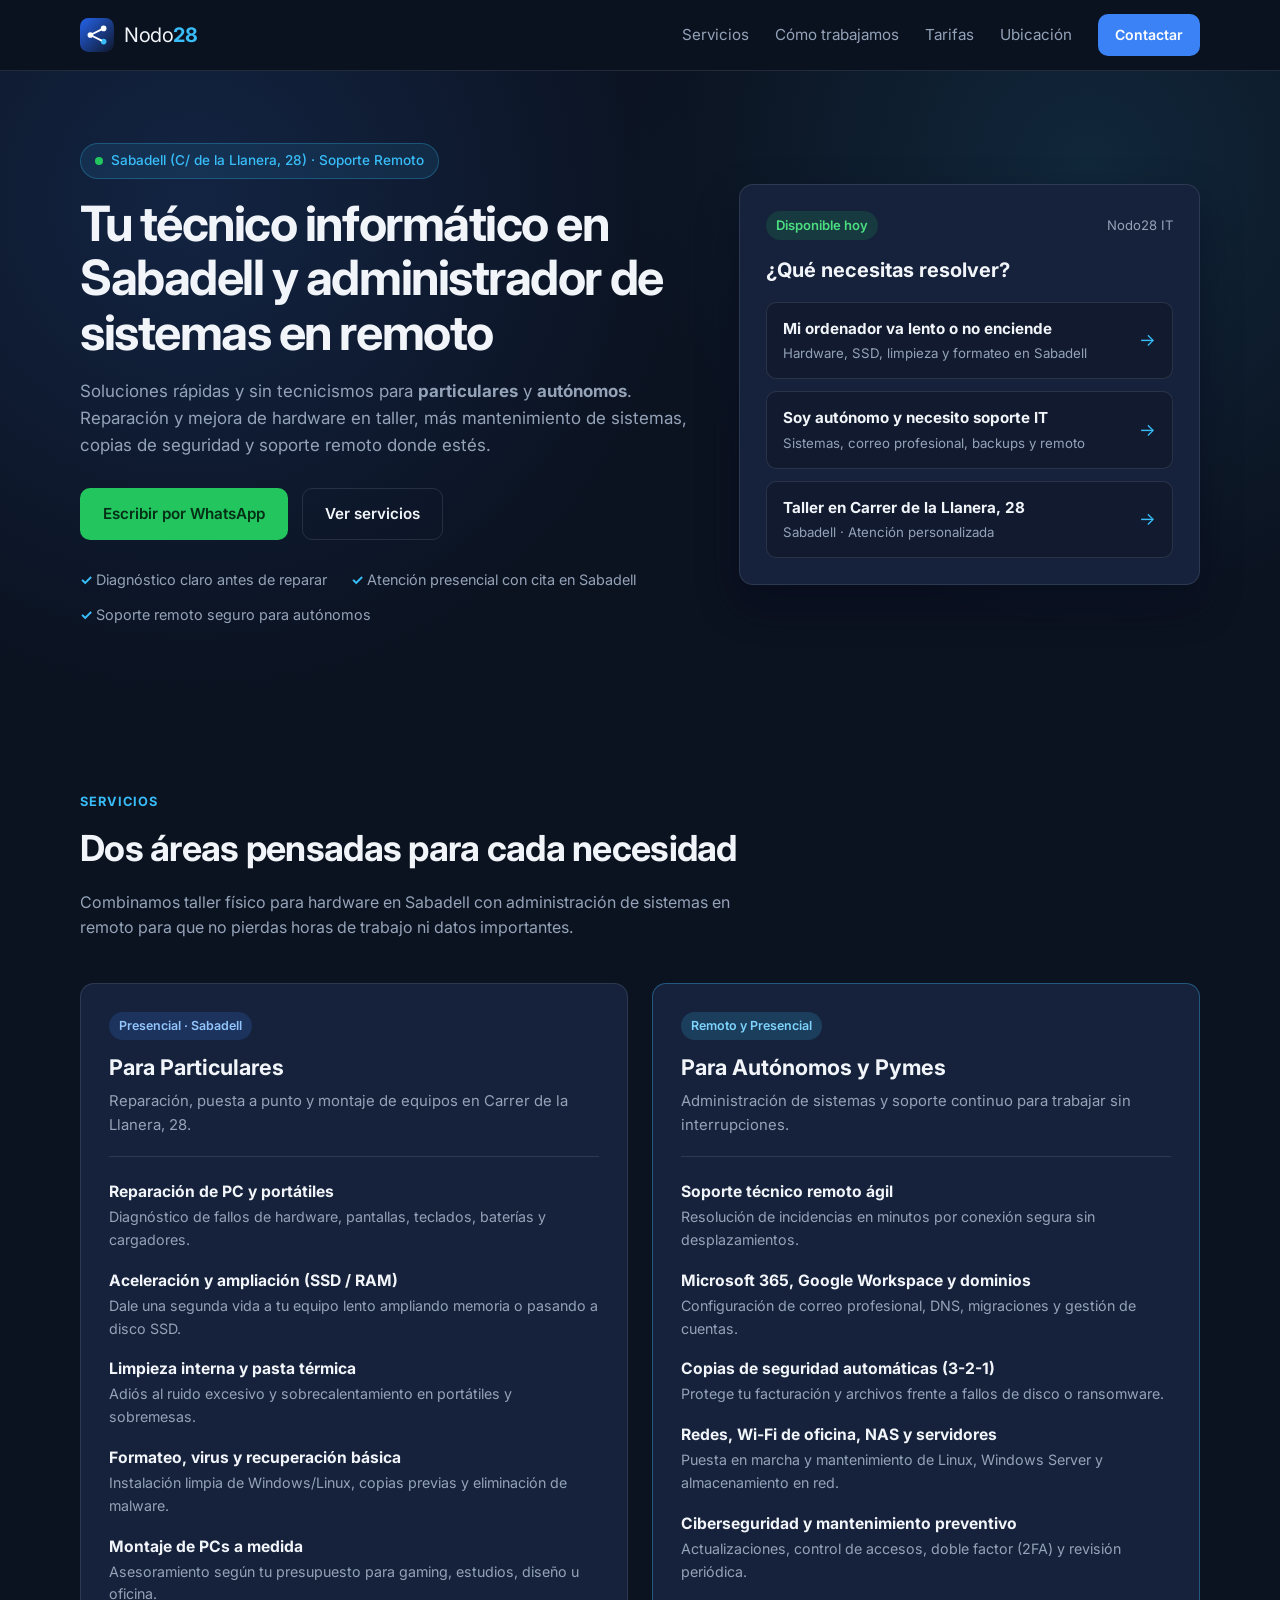
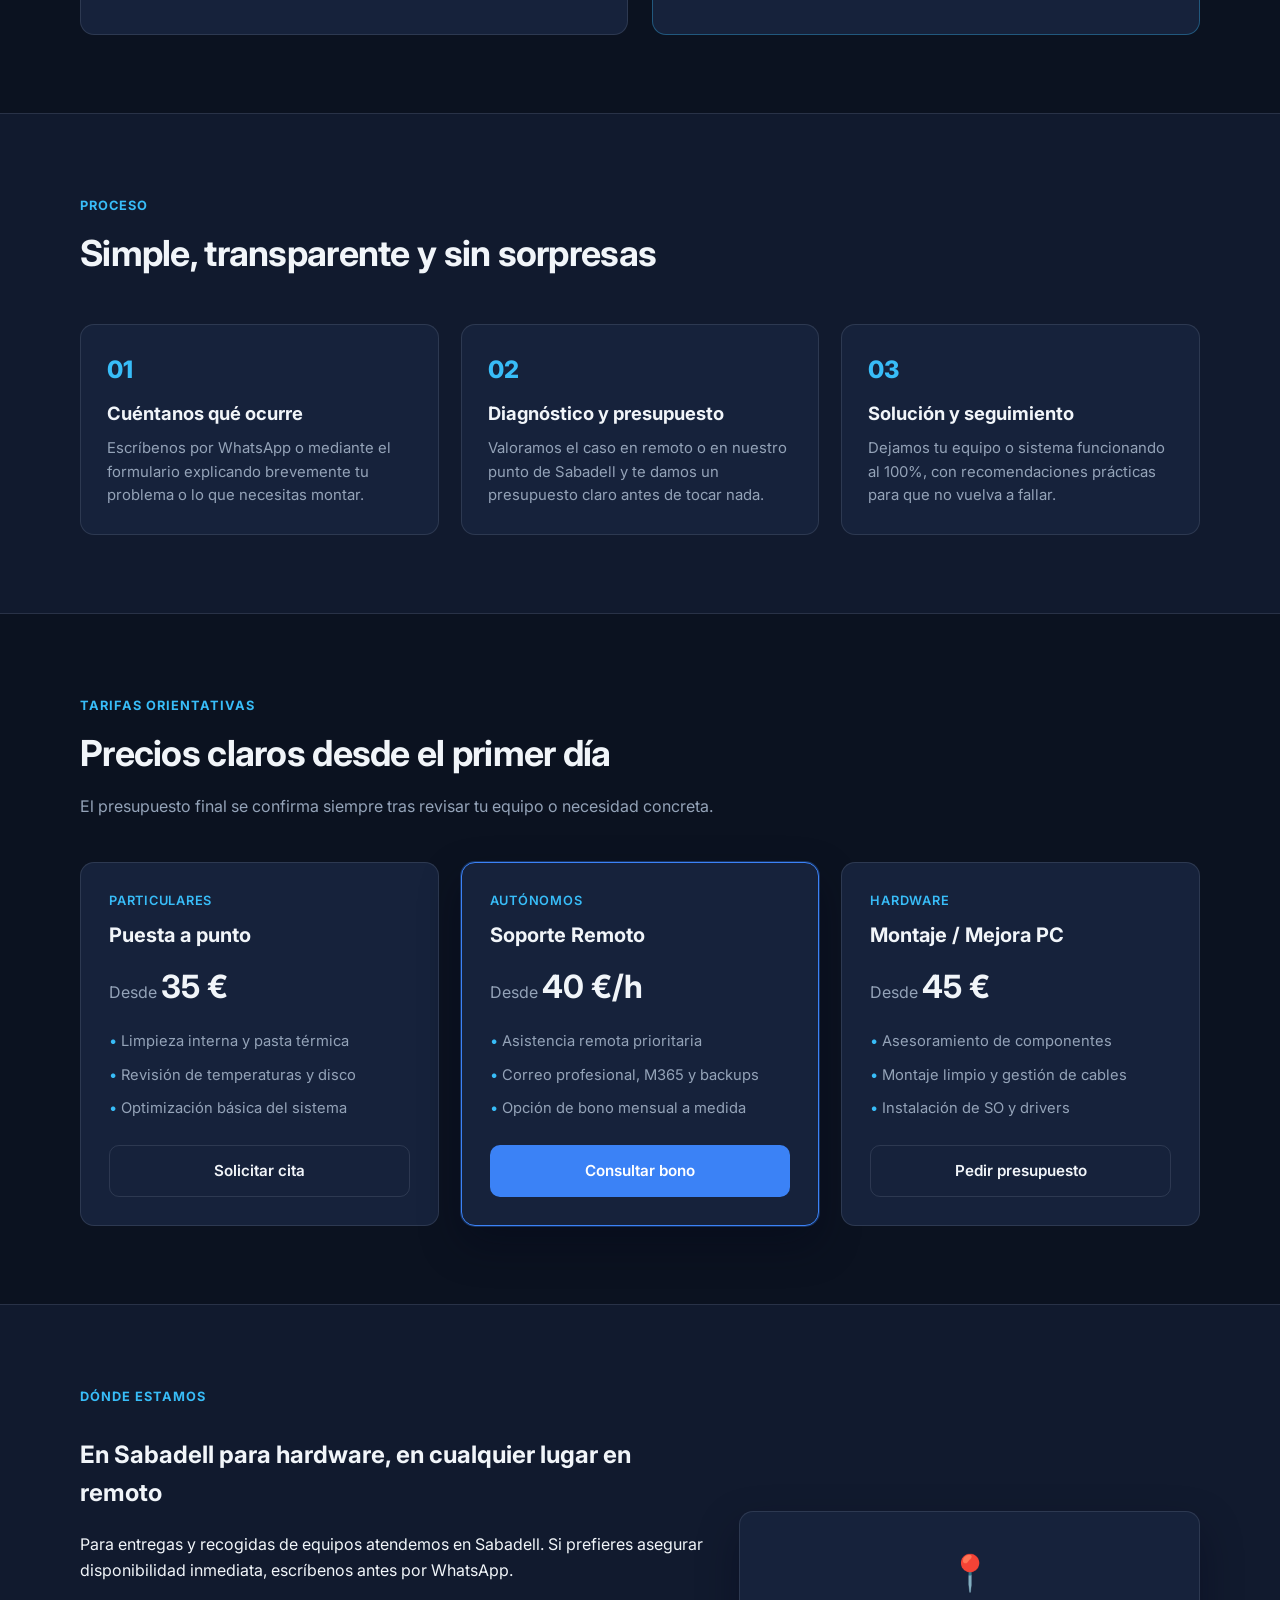
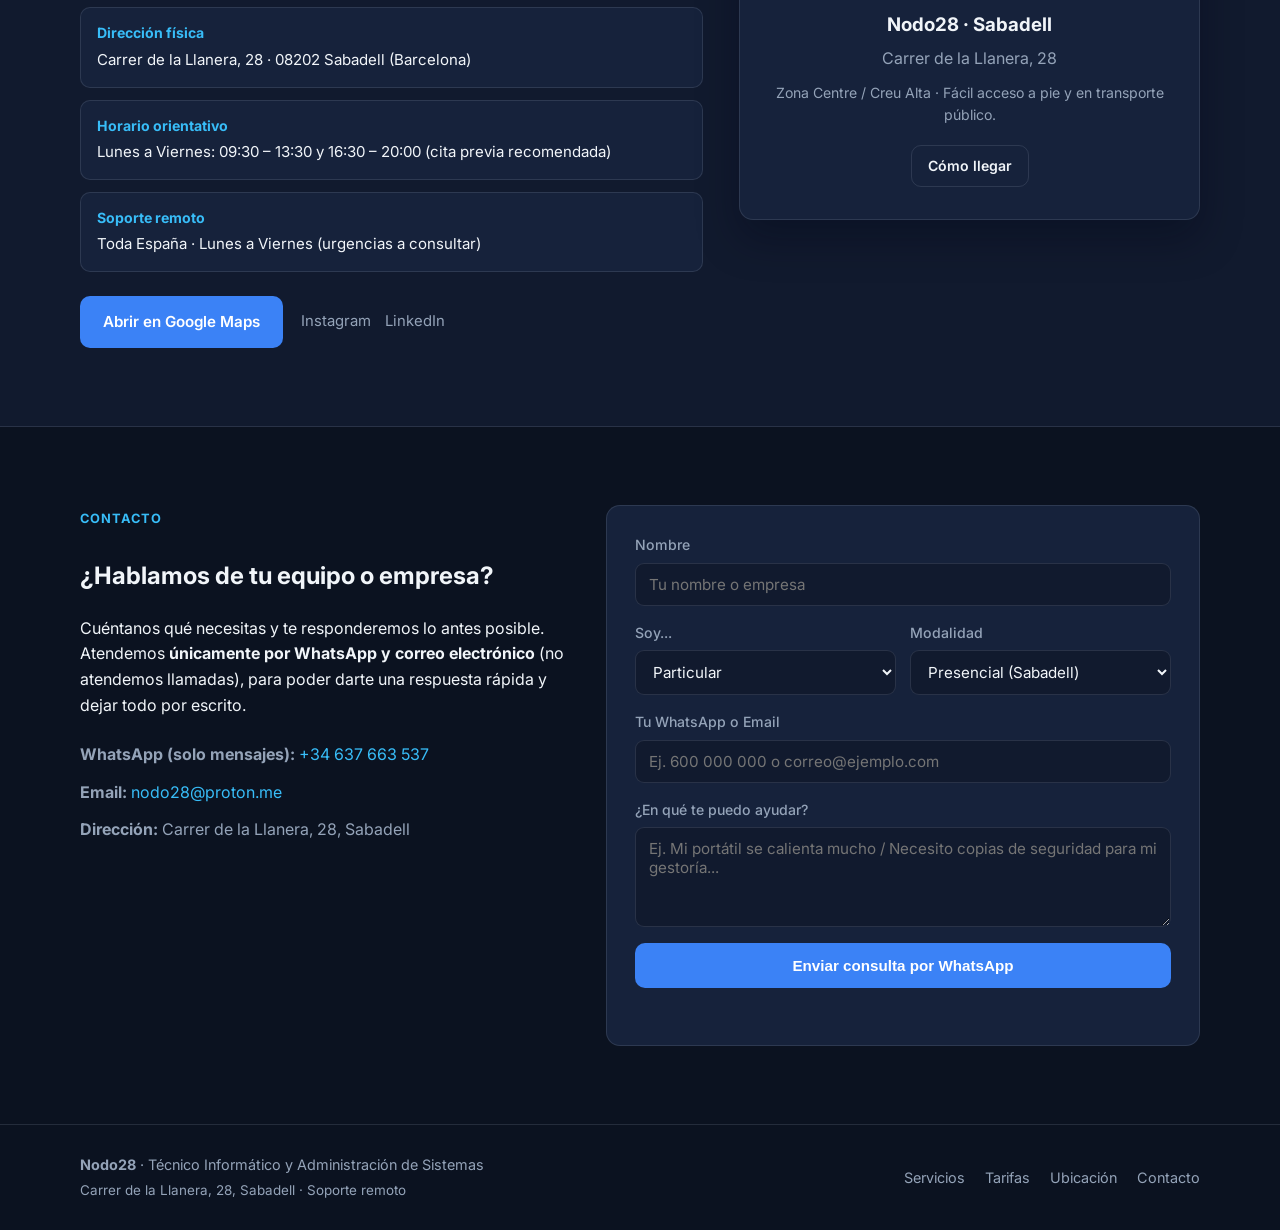
==== index.html @ f5410e28 "Initial commit: Nodo28 website" ====
<!DOCTYPE html>
<html lang="es">
<head>
  <meta charset="UTF-8" />
  <meta name="viewport" content="width=device-width, initial-scale=1.0" />
  <title>Nodo28 | Técnico Informático en Sabadell y Sistemas en Remoto</title>
  <meta
    name="description"
    content="Nodo28: reparación de ordenadores, hardware y montaje a medida en Sabadell (Carrer de la Llanera, 28) y administración de sistemas en remoto para autónomos y pymes."
  />
  <meta name="theme-color" content="#0b1220" />
  <link rel="preconnect" href="https://fonts.googleapis.com" />
  <link rel="preconnect" href="https://fonts.gstatic.com" crossorigin />
  <link
    href="https://fonts.googleapis.com/css2?family=Inter:wght@400;500;600;700;800&display=swap"
    rel="stylesheet"
  />
  <link rel="stylesheet" href="styles.css" />
</head>
<body>
  <!-- Barra de navegación -->
  <header class="site-header" id="inicio">
    <div class="container nav-container">
      <a href="#inicio" class="brand" aria-label="Nodo28 Inicio">
        <svg class="brand-icon" viewBox="0 0 36 36" fill="none" aria-hidden="true">
          <rect width="36" height="36" rx="9" fill="url(#nodoGrad)" />
          <circle cx="11" cy="18" r="3" fill="#ffffff" />
          <circle cx="25" cy="11" r="3" fill="#ffffff" />
          <circle cx="25" cy="25" r="3" fill="#38bdf8" />
          <path d="M13.6 16.7L22.4 12.3M13.6 19.3L22.4 23.7" stroke="#ffffff" stroke-width="2" stroke-linecap="round" />
          <defs>
            <linearGradient id="nodoGrad" x1="0" y1="0" x2="36" y2="36" gradientUnits="userSpaceOnUse">
              <stop stop-color="#2563eb" />
              <stop offset="1" stop-color="#0f172a" />
            </linearGradient>
          </defs>
        </svg>
        <span class="brand-text">Nodo<strong>28</strong></span>
      </a>

      <button
        class="nav-toggle"
        id="navToggle"
        aria-label="Abrir menú"
        aria-expanded="false"
        aria-controls="navMenu"
      >
        <span></span>
        <span></span>
        <span></span>
      </button>

      <nav class="nav-menu" id="navMenu">
        <a href="#servicios">Servicios</a>
        <a href="#como-trabajamos">Cómo trabajamos</a>
        <a href="#tarifas">Tarifas</a>
        <a href="#ubicacion">Ubicación</a>
        <a href="#contacto" class="btn btn-sm btn-primary">Contactar</a>
      </nav>
    </div>
  </header>

  <main>
    <!-- Hero -->
    <section class="hero">
      <div class="container hero-grid">
        <div class="hero-content">
          <div class="badge">
            <span class="badge-dot"></span>
            Sabadell (C/ de la Llanera, 28) &middot; Soporte Remoto
          </div>
          <h1>
            Tu técnico informático en Sabadell y administrador de sistemas en remoto
          </h1>
          <p class="hero-subtitle">
            Soluciones rápidas y sin tecnicismos para <strong>particulares</strong> y
            <strong>autónomos</strong>. Reparación y mejora de hardware en taller, más
            mantenimiento de sistemas, copias de seguridad y soporte remoto donde estés.
          </p>
          <div class="hero-actions">
            <a
              href="https://wa.me/34637663537?text=Hola%20Nodo28%2C%20necesito%20ayuda%20con..."
              target="_blank"
              rel="noopener noreferrer"
              class="btn btn-whatsapp"
            >
              Escribir por WhatsApp
            </a>
            <a href="#servicios" class="btn btn-outline">Ver servicios</a>
          </div>
          <ul class="hero-highlights">
            <li>Diagnóstico claro antes de reparar</li>
            <li>Atención presencial con cita en Sabadell</li>
            <li>Soporte remoto seguro para autónomos</li>
          </ul>
        </div>

        <aside class="hero-card" aria-label="Resumen de atención">
          <div class="hero-card-header">
            <span class="status-pill">Disponible hoy</span>
            <span class="card-tag">Nodo28 IT</span>
          </div>
          <h2>¿Qué necesitas resolver?</h2>
          <div class="quick-list">
            <a href="#particulares" class="quick-item">
              <div>
                <strong>Mi ordenador va lento o no enciende</strong>
                <span>Hardware, SSD, limpieza y formateo en Sabadell</span>
              </div>
              <span class="arrow">&rarr;</span>
            </a>
            <a href="#autonomos" class="quick-item">
              <div>
                <strong>Soy autónomo y necesito soporte IT</strong>
                <span>Sistemas, correo profesional, backups y remoto</span>
              </div>
              <span class="arrow">&rarr;</span>
            </a>
            <a href="#ubicacion" class="quick-item">
              <div>
                <strong>Taller en Carrer de la Llanera, 28</strong>
                <span>Sabadell · Atención personalizada</span>
              </div>
              <span class="arrow">&rarr;</span>
            </a>
          </div>
        </aside>
      </div>
    </section>

    <!-- Servicios -->
    <section class="section" id="servicios">
      <div class="container">
        <div class="section-header">
          <span class="section-kicker">Servicios</span>
          <h2>Dos áreas pensadas para cada necesidad</h2>
          <p>
            Combinamos taller físico para hardware en Sabadell con administración de sistemas en
            remoto para que no pierdas horas de trabajo ni datos importantes.
          </p>
        </div>

        <div class="services-split">
          <!-- Particulares -->
          <article class="service-column" id="particulares">
            <div class="column-head">
              <span class="pill pill-blue">Presencial · Sabadell</span>
              <h3>Para Particulares</h3>
              <p>Reparación, puesta a punto y montaje de equipos en Carrer de la Llanera, 28.</p>
            </div>
            <ul class="service-list">
              <li>
                <strong>Reparación de PC y portátiles</strong>
                <span>Diagnóstico de fallos de hardware, pantallas, teclados, baterías y cargadores.</span>
              </li>
              <li>
                <strong>Aceleración y ampliación (SSD / RAM)</strong>
                <span>Dale una segunda vida a tu equipo lento ampliando memoria o pasando a disco SSD.</span>
              </li>
              <li>
                <strong>Limpieza interna y pasta térmica</strong>
                <span>Adiós al ruido excesivo y sobrecalentamiento en portátiles y sobremesas.</span>
              </li>
              <li>
                <strong>Formateo, virus y recuperación básica</strong>
                <span>Instalación limpia de Windows/Linux, copias previas y eliminación de malware.</span>
              </li>
              <li>
                <strong>Montaje de PCs a medida</strong>
                <span>Asesoramiento según tu presupuesto para gaming, estudios, diseño u oficina.</span>
              </li>
            </ul>
          </article>

          <!-- Autónomos -->
          <article class="service-column service-column-accent" id="autonomos">
            <div class="column-head">
              <span class="pill pill-cyan">Remoto y Presencial</span>
              <h3>Para Autónomos y Pymes</h3>
              <p>Administración de sistemas y soporte continuo para trabajar sin interrupciones.</p>
            </div>
            <ul class="service-list">
              <li>
                <strong>Soporte técnico remoto ágil</strong>
                <span>Resolución de incidencias en minutos por conexión segura sin desplazamientos.</span>
              </li>
              <li>
                <strong>Microsoft 365, Google Workspace y dominios</strong>
                <span>Configuración de correo profesional, DNS, migraciones y gestión de cuentas.</span>
              </li>
              <li>
                <strong>Copias de seguridad automáticas (3-2-1)</strong>
                <span>Protege tu facturación y archivos frente a fallos de disco o ransomware.</span>
              </li>
              <li>
                <strong>Redes, Wi-Fi de oficina, NAS y servidores</strong>
                <span>Puesta en marcha y mantenimiento de Linux, Windows Server y almacenamiento en red.</span>
              </li>
              <li>
                <strong>Ciberseguridad y mantenimiento preventivo</strong>
                <span>Actualizaciones, control de accesos, doble factor (2FA) y revisión periódica.</span>
              </li>
            </ul>
          </article>
        </div>
      </div>
    </section>

    <!-- Cómo trabajamos -->
    <section class="section section-alt" id="como-trabajamos">
      <div class="container">
        <div class="section-header">
          <span class="section-kicker">Proceso</span>
          <h2>Simple, transparente y sin sorpresas</h2>
        </div>
        <div class="steps-grid">
          <div class="step-card">
            <span class="step-num">01</span>
            <h3>Cuéntanos qué ocurre</h3>
            <p>
              Escríbenos por WhatsApp o mediante el formulario explicando brevemente tu problema o
              lo que necesitas montar.
            </p>
          </div>
          <div class="step-card">
            <span class="step-num">02</span>
            <h3>Diagnóstico y presupuesto</h3>
            <p>
              Valoramos el caso en remoto o en nuestro punto de Sabadell y te damos un presupuesto
              claro antes de tocar nada.
            </p>
          </div>
          <div class="step-card">
            <span class="step-num">03</span>
            <h3>Solución y seguimiento</h3>
            <p>
              Dejamos tu equipo o sistema funcionando al 100%, con recomendaciones prácticas para que
              no vuelva a fallar.
            </p>
          </div>
        </div>
      </div>
    </section>

    <!-- Tarifas orientativas -->
    <section class="section" id="tarifas">
      <div class="container">
        <div class="section-header">
          <span class="section-kicker">Tarifas orientativas</span>
          <h2>Precios claros desde el primer día</h2>
          <p>
            El presupuesto final se confirma siempre tras revisar tu equipo o necesidad concreta.
          </p>
        </div>
        <div class="pricing-grid">
          <article class="price-card">
            <span class="price-tag">Particulares</span>
            <h3>Puesta a punto</h3>
            <p class="price">Desde <strong>35 €</strong></p>
            <ul>
              <li>Limpieza interna y pasta térmica</li>
              <li>Revisión de temperaturas y disco</li>
              <li>Optimización básica del sistema</li>
            </ul>
            <a href="#contacto" class="btn btn-outline btn-full">Solicitar cita</a>
          </article>

          <article class="price-card price-card-featured">
            <span class="price-tag">Autónomos</span>
            <h3>Soporte Remoto</h3>
            <p class="price">Desde <strong>40 €/h</strong></p>
            <ul>
              <li>Asistencia remota prioritaria</li>
              <li>Correo profesional, M365 y backups</li>
              <li>Opción de bono mensual a medida</li>
            </ul>
            <a href="#contacto" class="btn btn-primary btn-full">Consultar bono</a>
          </article>

          <article class="price-card">
            <span class="price-tag">Hardware</span>
            <h3>Montaje / Mejora PC</h3>
            <p class="price">Desde <strong>45 €</strong></p>
            <ul>
              <li>Asesoramiento de componentes</li>
              <li>Montaje limpio y gestión de cables</li>
              <li>Instalación de SO y drivers</li>
            </ul>
            <a href="#contacto" class="btn btn-outline btn-full">Pedir presupuesto</a>
          </article>
        </div>
      </div>
    </section>

    <!-- Ubicación y Redes -->
    <section class="section section-alt" id="ubicacion">
      <div class="container location-grid">
        <div class="location-info">
          <span class="section-kicker">Dónde estamos</span>
          <h2>En Sabadell para hardware, en cualquier lugar en remoto</h2>
          <p>
            Para entregas y recogidas de equipos atendemos en Sabadell. Si prefieres asegurar
            disponibilidad inmediata, escríbenos antes por WhatsApp.
          </p>

          <div class="info-cards">
            <div class="info-item">
              <strong>Dirección física</strong>
              <span>Carrer de la Llanera, 28 · 08202 Sabadell (Barcelona)</span>
            </div>
            <div class="info-item">
              <strong>Horario orientativo</strong>
              <span>Lunes a Viernes: 09:30 – 13:30 y 16:30 – 20:00 (cita previa recomendada)</span>
            </div>
            <div class="info-item">
              <strong>Soporte remoto</strong>
              <span>Toda España · Lunes a Viernes (urgencias a consultar)</span>
            </div>
          </div>

          <div class="location-actions">
            <a
              href="https://www.google.com/maps/search/?api=1&query=Carrer+de+la+Llanera+28+Sabadell"
              target="_blank"
              rel="noopener noreferrer"
              class="btn btn-primary"
            >
              Abrir en Google Maps
            </a>
            <div class="social-links" aria-label="Redes sociales">
              <a href="https://instagram.com/" target="_blank" rel="noopener noreferrer">Instagram</a>
              <a href="https://linkedin.com/" target="_blank" rel="noopener noreferrer">LinkedIn</a>
            </div>
          </div>
        </div>

        <div class="map-box">
          <div class="map-placeholder">
            <span class="map-pin">📍</span>
            <h3>Nodo28 · Sabadell</h3>
            <p>Carrer de la Llanera, 28</p>
            <p class="map-note">
              Zona Centre / Creu Alta · Fácil acceso a pie y en transporte público.
            </p>
            <a
              href="https://www.google.com/maps/search/?api=1&query=Carrer+de+la+Llanera+28+Sabadell"
              target="_blank"
              rel="noopener noreferrer"
              class="btn btn-sm btn-outline"
            >
              Cómo llegar
            </a>
          </div>
        </div>
      </div>
    </section>

    <!-- Contacto -->
    <section class="section" id="contacto">
      <div class="container contact-grid">
        <div class="contact-copy">
          <span class="section-kicker">Contacto</span>
          <h2>¿Hablamos de tu equipo o empresa?</h2>
          <p>
            Cuéntanos qué necesitas y te responderemos lo antes posible. Atendemos
            <strong>únicamente por WhatsApp y correo electrónico</strong> (no atendemos llamadas),
            para poder darte una respuesta rápida y dejar todo por escrito.
          </p>
          <ul class="contact-direct">
            <li>
              <strong>WhatsApp (solo mensajes):</strong>
              <a
                href="https://wa.me/34637663537?text=Hola%20Nodo28%2C%20necesito%20ayuda%20con..."
                target="_blank"
                rel="noopener noreferrer"
              >+34 637 663 537</a>
            </li>
            <li><strong>Email:</strong> <a href="mailto:nodo28@proton.me">nodo28@proton.me</a></li>
            <li><strong>Dirección:</strong> Carrer de la Llanera, 28, Sabadell</li>
          </ul>
        </div>

        <form class="contact-form" id="contactForm">
          <div class="form-row">
            <label for="nombre">Nombre</label>
            <input type="text" id="nombre" name="nombre" placeholder="Tu nombre o empresa" required />
          </div>

          <div class="form-grid-2">
            <div class="form-row">
              <label for="perfil">Soy...</label>
              <select id="perfil" name="perfil">
                <option value="Particular">Particular</option>
                <option value="Autónomo / Pyme">Autónomo / Pyme</option>
              </select>
            </div>
            <div class="form-row">
              <label for="modalidad">Modalidad</label>
              <select id="modalidad" name="modalidad">
                <option value="Presencial (Sabadell)">Presencial (Sabadell)</option>
                <option value="Soporte remoto">Soporte remoto</option>
              </select>
            </div>
          </div>

          <div class="form-row">
            <label for="telefono">Tu WhatsApp o Email</label>
            <input
              type="text"
              id="telefono"
              name="telefono"
              placeholder="Ej. 600 000 000 o correo@ejemplo.com"
              required
            />
          </div>

          <div class="form-row">
            <label for="mensaje">¿En qué te puedo ayudar?</label>
            <textarea
              id="mensaje"
              name="mensaje"
              rows="4"
              placeholder="Ej. Mi portátil se calienta mucho / Necesito copias de seguridad para mi gestoría..."
              required
            ></textarea>
          </div>

          <button type="submit" class="btn btn-primary btn-full">Enviar consulta por WhatsApp</button>
          <p class="form-feedback" id="formFeedback" role="status" aria-live="polite"></p>
        </form>
      </div>
    </section>
  </main>

  <footer class="site-footer">
    <div class="container footer-inner">
      <div>
        <strong>Nodo28</strong> &middot; Técnico Informático y Administración de Sistemas
        <p class="footer-sub">Carrer de la Llanera, 28, Sabadell · Soporte remoto</p>
      </div>
      <div class="footer-links">
        <a href="#servicios">Servicios</a>
        <a href="#tarifas">Tarifas</a>
        <a href="#ubicacion">Ubicación</a>
        <a href="#contacto">Contacto</a>
      </div>
    </div>
  </footer>

  <script src="script.js"></script>
</body>
</html>
---- styles.css ----
:root {
  --bg: #0b1220;
  --bg-soft: #111a2e;
  --surface: #16223b;
  --surface-hover: #1c2b4a;
  --border: rgba(148, 163, 184, 0.18);
  --text: #f1f5f9;
  --text-muted: #94a3b8;
  --primary: #3b82f6;
  --primary-hover: #2563eb;
  --accent: #38bdf8;
  --whatsapp: #22c55e;
  --whatsapp-hover: #16a34a;
  --radius: 14px;
  --shadow: 0 18px 40px rgba(2, 6, 23, 0.35);
}

*,
*::before,
*::after {
  box-sizing: border-box;
}

html {
  scroll-behavior: smooth;
}

body {
  margin: 0;
  font-family: 'Inter', system-ui, -apple-system, sans-serif;
  background-color: var(--bg);
  color: var(--text);
  line-height: 1.6;
  -webkit-font-smoothing: antialiased;
}

a {
  color: inherit;
  text-decoration: none;
}

ul {
  margin: 0;
  padding: 0;
  list-style: none;
}

.container {
  width: min(1120px, 92%);
  margin-inline: auto;
}

/* Header */
.site-header {
  position: sticky;
  top: 0;
  z-index: 50;
  background: rgba(11, 18, 32, 0.86);
  backdrop-filter: blur(12px);
  border-bottom: 1px solid var(--border);
}

.nav-container {
  display: flex;
  align-items: center;
  justify-content: space-between;
  height: 70px;
}

.brand {
  display: inline-flex;
  align-items: center;
  gap: 10px;
  font-size: 1.25rem;
  letter-spacing: -0.02em;
}

.brand-icon {
  width: 34px;
  height: 34px;
}

.brand-text strong {
  color: var(--accent);
}

.nav-menu {
  display: flex;
  align-items: center;
  gap: 26px;
  font-size: 0.95rem;
  color: var(--text-muted);
}

.nav-menu a:hover {
  color: var(--text);
}

.nav-toggle {
  display: none;
  flex-direction: column;
  gap: 5px;
  background: none;
  border: 0;
  cursor: pointer;
  padding: 6px;
}

.nav-toggle span {
  width: 24px;
  height: 2px;
  background: var(--text);
  border-radius: 2px;
}

/* Buttons */
.btn {
  display: inline-flex;
  align-items: center;
  justify-content: center;
  gap: 8px;
  padding: 13px 22px;
  border-radius: 10px;
  font-weight: 600;
  font-size: 0.95rem;
  border: 1px solid transparent;
  cursor: pointer;
  transition: transform 0.15s ease, background-color 0.2s ease, border-color 0.2s ease;
}

.btn:hover {
  transform: translateY(-1px);
}

.btn-sm {
  padding: 9px 16px;
  font-size: 0.88rem;
}

.btn-full {
  width: 100%;
}

.btn-primary {
  background: var(--primary);
  color: #ffffff;
}

.btn-primary:hover {
  background: var(--primary-hover);
}

.btn-whatsapp {
  background: var(--whatsapp);
  color: #052e16;
}

.btn-whatsapp:hover {
  background: var(--whatsapp-hover);
  color: #ffffff;
}

.btn-outline {
  background: transparent;
  border-color: var(--border);
  color: var(--text);
}

.btn-outline:hover {
  border-color: var(--accent);
  background: rgba(56, 189, 248, 0.08);
}

/* Hero */
.hero {
  padding: 72px 0 84px;
  background:
    radial-gradient(circle at 15% 20%, rgba(59, 130, 246, 0.16), transparent 42%),
    radial-gradient(circle at 85% 15%, rgba(56, 189, 248, 0.12), transparent 38%);
}

.hero-grid {
  display: grid;
  grid-template-columns: 1.2fr 0.9fr;
  gap: 44px;
  align-items: center;
}

.badge {
  display: inline-flex;
  align-items: center;
  gap: 8px;
  padding: 6px 14px;
  border-radius: 999px;
  background: rgba(56, 189, 248, 0.1);
  border: 1px solid rgba(56, 189, 248, 0.28);
  color: var(--accent);
  font-size: 0.85rem;
  font-weight: 500;
  margin-bottom: 18px;
}

.badge-dot {
  width: 8px;
  height: 8px;
  border-radius: 50%;
  background: var(--whatsapp);
}

.hero h1 {
  margin: 0 0 18px;
  font-size: clamp(2rem, 3.8vw, 3.1rem);
  line-height: 1.12;
  letter-spacing: -0.03em;
}

.hero-subtitle {
  margin: 0 0 28px;
  color: var(--text-muted);
  font-size: 1.06rem;
  max-width: 58ch;
}

.hero-actions {
  display: flex;
  flex-wrap: wrap;
  gap: 14px;
  margin-bottom: 28px;
}

.hero-highlights {
  display: flex;
  flex-wrap: wrap;
  gap: 12px 24px;
  color: var(--text-muted);
  font-size: 0.9rem;
}

.hero-highlights li::before {
  content: '✓ ';
  color: var(--accent);
  font-weight: 700;
}

.hero-card {
  background: var(--surface);
  border: 1px solid var(--border);
  border-radius: var(--radius);
  padding: 26px;
  box-shadow: var(--shadow);
}

.hero-card-header {
  display: flex;
  justify-content: space-between;
  align-items: center;
  margin-bottom: 14px;
  font-size: 0.82rem;
}

.status-pill {
  background: rgba(34, 197, 94, 0.14);
  color: #4ade80;
  padding: 4px 10px;
  border-radius: 999px;
  font-weight: 600;
}

.card-tag {
  color: var(--text-muted);
}

.hero-card h2 {
  margin: 0 0 16px;
  font-size: 1.25rem;
}

.quick-list {
  display: flex;
  flex-direction: column;
  gap: 12px;
}

.quick-item {
  display: flex;
  align-items: center;
  justify-content: space-between;
  gap: 12px;
  padding: 14px 16px;
  border-radius: 10px;
  background: var(--bg-soft);
  border: 1px solid var(--border);
  transition: border-color 0.2s ease, background-color 0.2s ease;
}

.quick-item:hover {
  border-color: var(--accent);
  background: var(--surface-hover);
}

.quick-item strong {
  display: block;
  font-size: 0.95rem;
  margin-bottom: 2px;
}

.quick-item span {
  display: block;
  font-size: 0.83rem;
  color: var(--text-muted);
}

.quick-item .arrow {
  color: var(--accent);
  font-size: 1.1rem;
  flex-shrink: 0;
}

/* Sections */
.section {
  padding: 78px 0;
}

.section-alt {
  background: var(--bg-soft);
  border-block: 1px solid var(--border);
}

.section-header {
  max-width: 660px;
  margin-bottom: 42px;
}

.section-kicker {
  display: inline-block;
  font-size: 0.8rem;
  font-weight: 700;
  letter-spacing: 0.08em;
  text-transform: uppercase;
  color: var(--accent);
  margin-bottom: 8px;
}

.section-header h2 {
  margin: 0 0 12px;
  font-size: clamp(1.65rem, 2.8vw, 2.25rem);
  letter-spacing: -0.02em;
}

.section-header p {
  margin: 0;
  color: var(--text-muted);
}

/* Services */
.services-split {
  display: grid;
  grid-template-columns: repeat(2, 1fr);
  gap: 24px;
}

.service-column {
  background: var(--surface);
  border: 1px solid var(--border);
  border-radius: var(--radius);
  padding: 28px;
}

.service-column-accent {
  border-color: rgba(56, 189, 248, 0.35);
}

.column-head {
  margin-bottom: 22px;
  padding-bottom: 18px;
  border-bottom: 1px solid var(--border);
}

.column-head h3 {
  margin: 10px 0 6px;
  font-size: 1.35rem;
}

.column-head p {
  margin: 0;
  color: var(--text-muted);
  font-size: 0.93rem;
}

.pill {
  display: inline-block;
  padding: 4px 10px;
  border-radius: 999px;
  font-size: 0.78rem;
  font-weight: 600;
}

.pill-blue {
  background: rgba(59, 130, 246, 0.18);
  color: #93c5fd;
}

.pill-cyan {
  background: rgba(56, 189, 248, 0.18);
  color: #7dd3fc;
}

.service-list {
  display: flex;
  flex-direction: column;
  gap: 16px;
}

.service-list li strong {
  display: block;
  font-size: 0.98rem;
  margin-bottom: 2px;
}

.service-list li span {
  display: block;
  color: var(--text-muted);
  font-size: 0.89rem;
}

/* Steps */
.steps-grid {
  display: grid;
  grid-template-columns: repeat(3, 1fr);
  gap: 22px;
}

.step-card {
  background: var(--surface);
  border: 1px solid var(--border);
  border-radius: var(--radius);
  padding: 26px;
}

.step-num {
  display: inline-block;
  font-weight: 800;
  font-size: 1.5rem;
  color: var(--accent);
  margin-bottom: 10px;
}

.step-card h3 {
  margin: 0 0 8px;
  font-size: 1.15rem;
}

.step-card p {
  margin: 0;
  color: var(--text-muted);
  font-size: 0.93rem;
}

/* Pricing */
.pricing-grid {
  display: grid;
  grid-template-columns: repeat(3, 1fr);
  gap: 22px;
}

.price-card {
  background: var(--surface);
  border: 1px solid var(--border);
  border-radius: var(--radius);
  padding: 28px;
  display: flex;
  flex-direction: column;
}

.price-card-featured {
  border-color: var(--primary);
  box-shadow: 0 0 0 1px rgba(59, 130, 246, 0.3), var(--shadow);
}

.price-tag {
  font-size: 0.8rem;
  font-weight: 600;
  color: var(--accent);
  text-transform: uppercase;
  letter-spacing: 0.06em;
}

.price-card h3 {
  margin: 8px 0 10px;
  font-size: 1.25rem;
}

.price {
  margin: 0 0 18px;
  color: var(--text-muted);
}

.price strong {
  font-size: 2rem;
  color: var(--text);
}

.price-card ul {
  display: flex;
  flex-direction: column;
  gap: 10px;
  margin-bottom: 24px;
  color: var(--text-muted);
  font-size: 0.92rem;
  flex: 1;
}

.price-card ul li::before {
  content: '• ';
  color: var(--accent);
}

/* Location */
.location-grid {
  display: grid;
  grid-template-columns: 1.15fr 0.85fr;
  gap: 36px;
  align-items: center;
}

.info-cards {
  display: flex;
  flex-direction: column;
  gap: 12px;
  margin: 24px 0;
}

.info-item {
  background: var(--surface);
  border: 1px solid var(--border);
  border-radius: 10px;
  padding: 14px 16px;
}

.info-item strong {
  display: block;
  font-size: 0.88rem;
  color: var(--accent);
  margin-bottom: 2px;
}

.info-item span {
  font-size: 0.94rem;
}

.location-actions {
  display: flex;
  flex-wrap: wrap;
  align-items: center;
  gap: 18px;
}

.social-links {
  display: flex;
  gap: 14px;
  color: var(--text-muted);
  font-size: 0.93rem;
}

.social-links a:hover {
  color: var(--accent);
}

.map-box {
  background: var(--surface);
  border: 1px solid var(--border);
  border-radius: var(--radius);
  padding: 32px;
  text-align: center;
  box-shadow: var(--shadow);
}

.map-pin {
  font-size: 2.2rem;
  display: block;
  margin-bottom: 10px;
}

.map-placeholder h3 {
  margin: 0 0 6px;
}

.map-placeholder p {
  margin: 0 0 10px;
  color: var(--text-muted);
}

.map-note {
  font-size: 0.88rem;
  margin-bottom: 18px !important;
}

/* Contact */
.contact-grid {
  display: grid;
  grid-template-columns: 0.9fr 1.1fr;
  gap: 40px;
  align-items: start;
}

.contact-direct {
  margin-top: 24px;
  display: flex;
  flex-direction: column;
  gap: 12px;
  color: var(--text-muted);
}

.contact-direct a {
  color: var(--accent);
}

.contact-form {
  background: var(--surface);
  border: 1px solid var(--border);
  border-radius: var(--radius);
  padding: 28px;
}

.form-grid-2 {
  display: grid;
  grid-template-columns: repeat(2, 1fr);
  gap: 14px;
}

.form-row {
  display: flex;
  flex-direction: column;
  gap: 6px;
  margin-bottom: 16px;
}

.form-row label {
  font-size: 0.88rem;
  font-weight: 500;
  color: var(--text-muted);
}

.form-row input,
.form-row select,
.form-row textarea {
  width: 100%;
  padding: 11px 13px;
  border-radius: 9px;
  border: 1px solid var(--border);
  background: var(--bg-soft);
  color: var(--text);
  font-family: inherit;
  font-size: 0.95rem;
}

.form-row input:focus,
.form-row select:focus,
.form-row textarea:focus {
  outline: none;
  border-color: var(--accent);
}

.form-feedback {
  margin: 12px 0 0;
  font-size: 0.88rem;
  color: #4ade80;
  min-height: 1.2em;
}

/* Footer */
.site-footer {
  border-top: 1px solid var(--border);
  padding: 28px 0;
  font-size: 0.9rem;
  color: var(--text-muted);
}

.footer-inner {
  display: flex;
  flex-wrap: wrap;
  justify-content: space-between;
  align-items: center;
  gap: 16px;
}

.footer-sub {
  margin: 4px 0 0;
  font-size: 0.84rem;
}

.footer-links {
  display: flex;
  gap: 20px;
}

.footer-links a:hover {
  color: var(--text);
}

/* Responsive */
@media (max-width: 900px) {
  .hero-grid,
  .services-split,
  .steps-grid,
  .pricing-grid,
  .location-grid,
  .contact-grid {
    grid-template-columns: 1fr;
  }

  .hero {
    padding: 48px 0 60px;
  }
}

@media (max-width: 720px) {
  .nav-toggle {
    display: flex;
  }

  .nav-menu {
    position: absolute;
    top: 70px;
    left: 0;
    right: 0;
    background: var(--bg-soft);
    border-bottom: 1px solid var(--border);
    flex-direction: column;
    align-items: stretch;
    padding: 18px 4%;
    gap: 14px;
    display: none;
  }

  .nav-menu.is-open {
    display: flex;
  }

  .form-grid-2 {
    grid-template-columns: 1fr;
  }
}
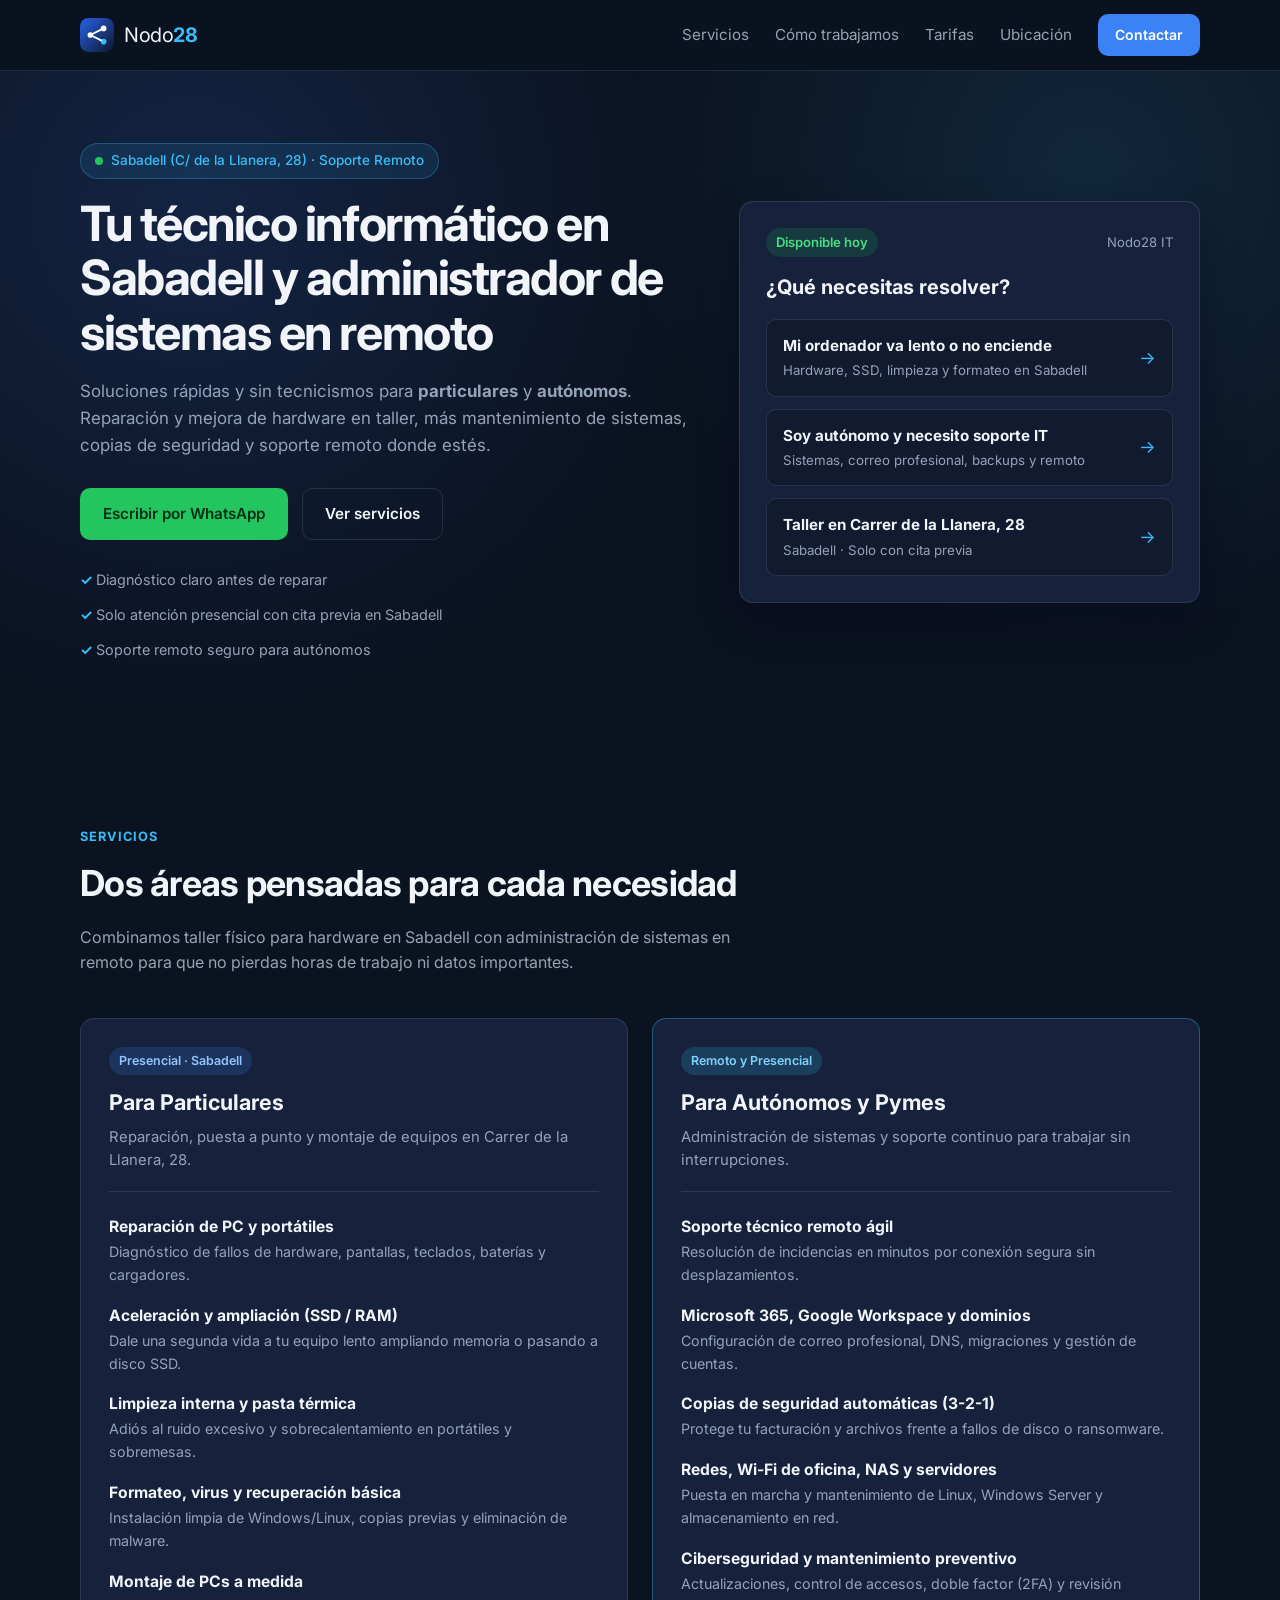
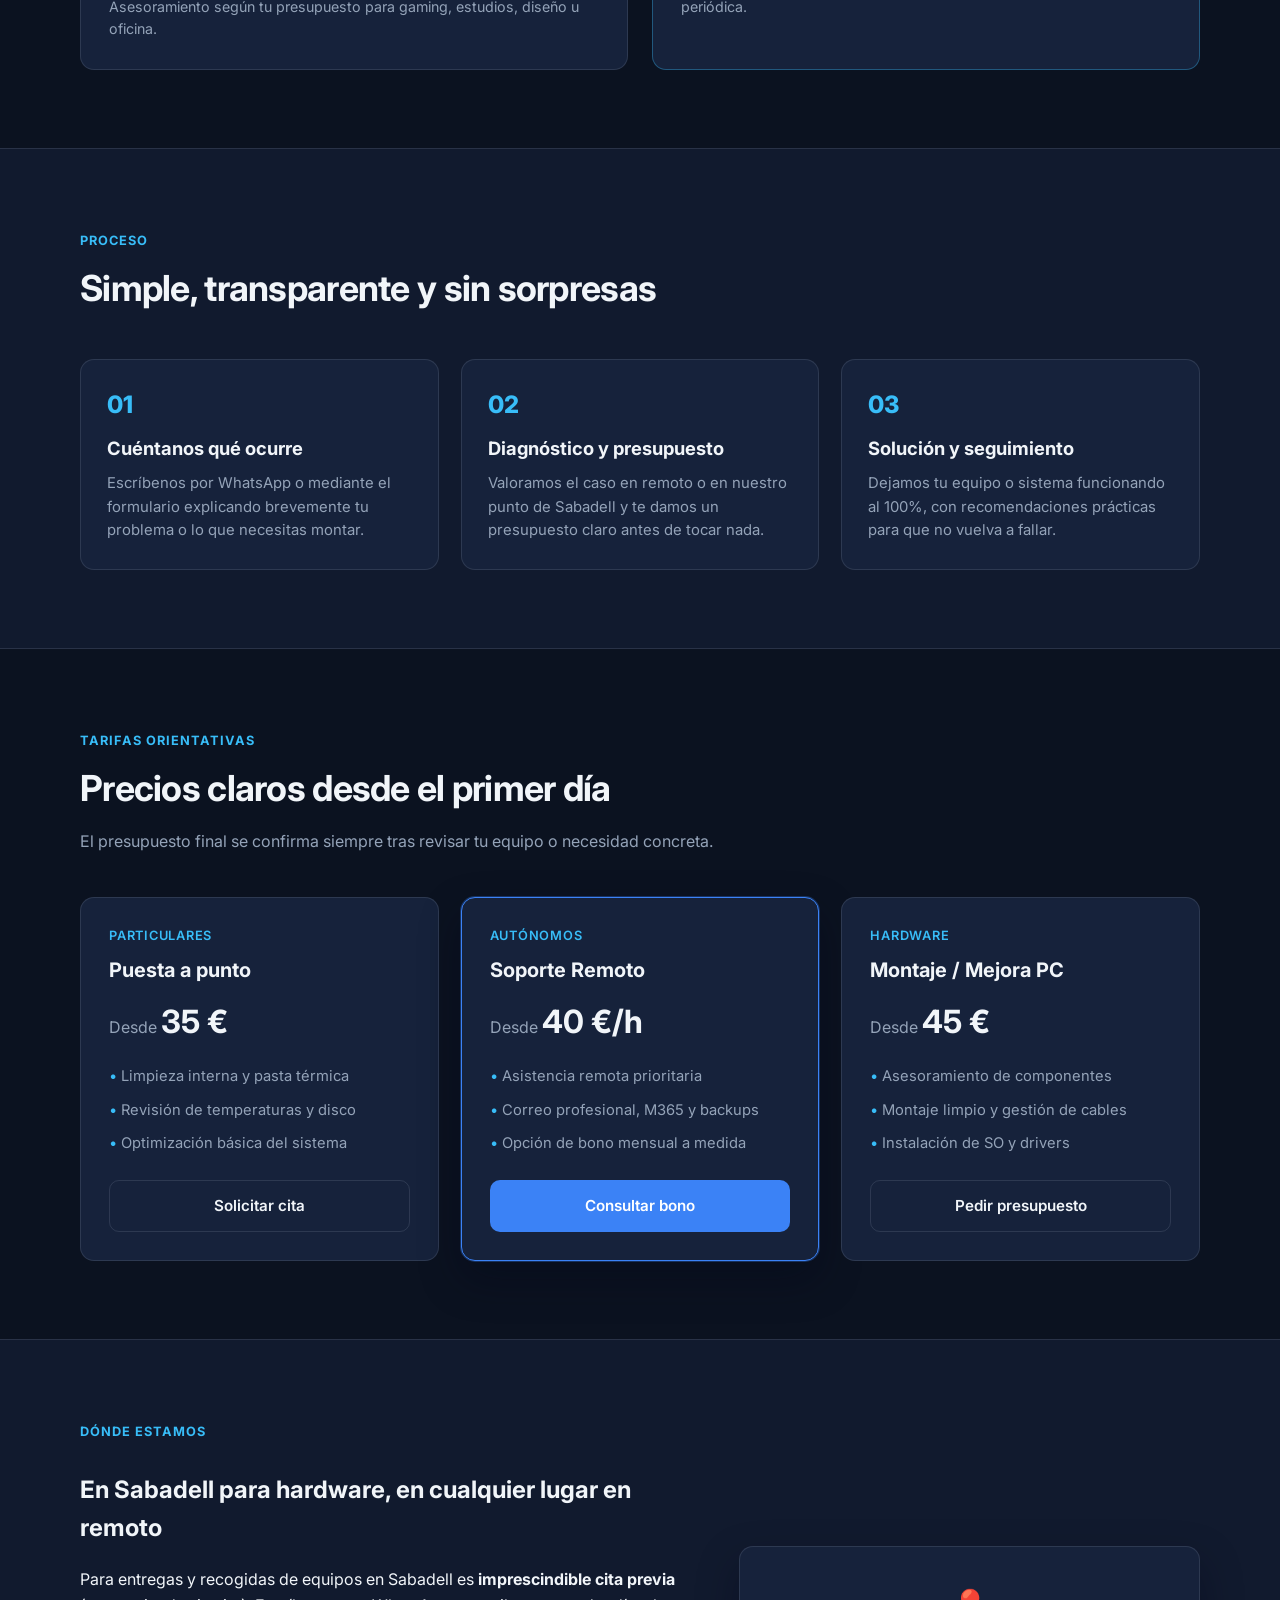
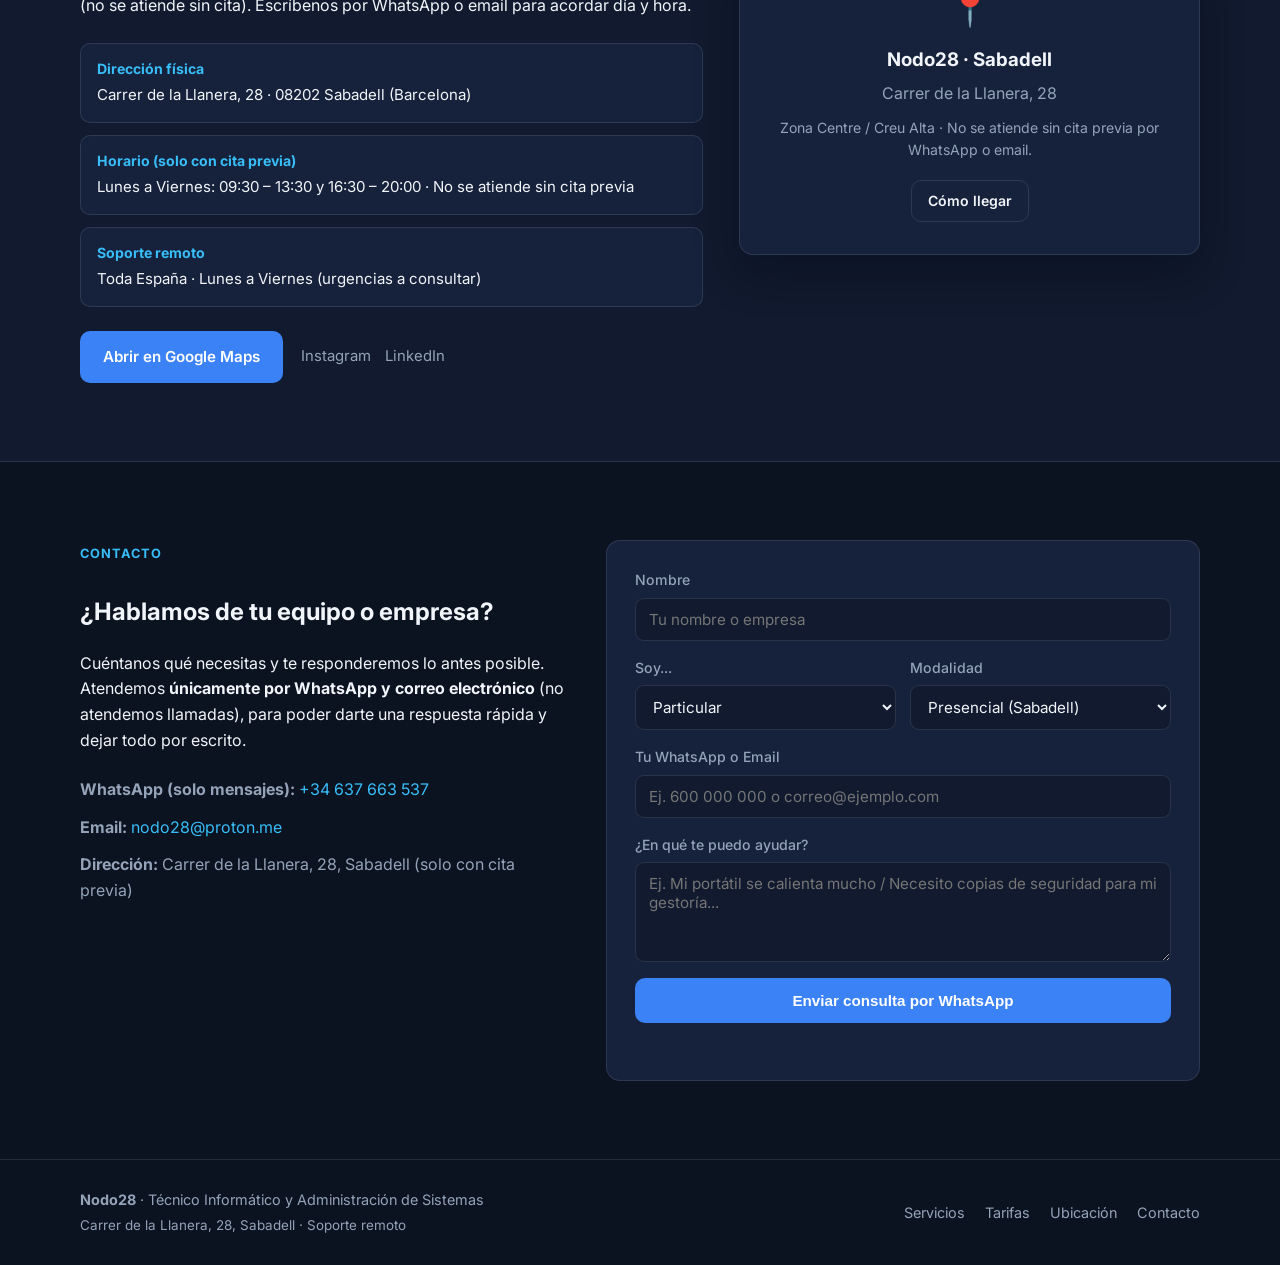
==== commit a44462ad: "Specify appointment-only policy (no walk-ins)" ====
--- a/index.html
+++ b/index.html
@@ -90,7 +90,7 @@
           </div>
           <ul class="hero-highlights">
             <li>Diagnóstico claro antes de reparar</li>
-            <li>Atención presencial con cita en Sabadell</li>
+            <li>Solo atención presencial con cita previa en Sabadell</li>
             <li>Soporte remoto seguro para autónomos</li>
           </ul>
         </div>
@@ -119,7 +119,7 @@
             <a href="#ubicacion" class="quick-item">
               <div>
                 <strong>Taller en Carrer de la Llanera, 28</strong>
-                <span>Sabadell · Atención personalizada</span>
+                <span>Sabadell · Solo con cita previa</span>
               </div>
               <span class="arrow">&rarr;</span>
             </a>
@@ -299,8 +299,8 @@
           <span class="section-kicker">Dónde estamos</span>
           <h2>En Sabadell para hardware, en cualquier lugar en remoto</h2>
           <p>
-            Para entregas y recogidas de equipos atendemos en Sabadell. Si prefieres asegurar
-            disponibilidad inmediata, escríbenos antes por WhatsApp.
+            Para entregas y recogidas de equipos en Sabadell es <strong>imprescindible cita previa</strong>
+            (no se atiende sin cita). Escríbenos por WhatsApp o email para acordar día y hora.
           </p>
 
           <div class="info-cards">
@@ -309,8 +309,8 @@
               <span>Carrer de la Llanera, 28 · 08202 Sabadell (Barcelona)</span>
             </div>
             <div class="info-item">
-              <strong>Horario orientativo</strong>
-              <span>Lunes a Viernes: 09:30 – 13:30 y 16:30 – 20:00 (cita previa recomendada)</span>
+              <strong>Horario (solo con cita previa)</strong>
+              <span>Lunes a Viernes: 09:30 – 13:30 y 16:30 – 20:00 · No se atiende sin cita previa</span>
             </div>
             <div class="info-item">
               <strong>Soporte remoto</strong>
@@ -340,7 +340,7 @@
             <h3>Nodo28 · Sabadell</h3>
             <p>Carrer de la Llanera, 28</p>
             <p class="map-note">
-              Zona Centre / Creu Alta · Fácil acceso a pie y en transporte público.
+              Zona Centre / Creu Alta · No se atiende sin cita previa por WhatsApp o email.
             </p>
             <a
               href="https://www.google.com/maps/search/?api=1&query=Carrer+de+la+Llanera+28+Sabadell"
@@ -376,7 +376,7 @@
               >+34 637 663 537</a>
             </li>
             <li><strong>Email:</strong> <a href="mailto:nodo28@proton.me">nodo28@proton.me</a></li>
-            <li><strong>Dirección:</strong> Carrer de la Llanera, 28, Sabadell</li>
+            <li><strong>Dirección:</strong> Carrer de la Llanera, 28, Sabadell (solo con cita previa)</li>
           </ul>
         </div>
 
